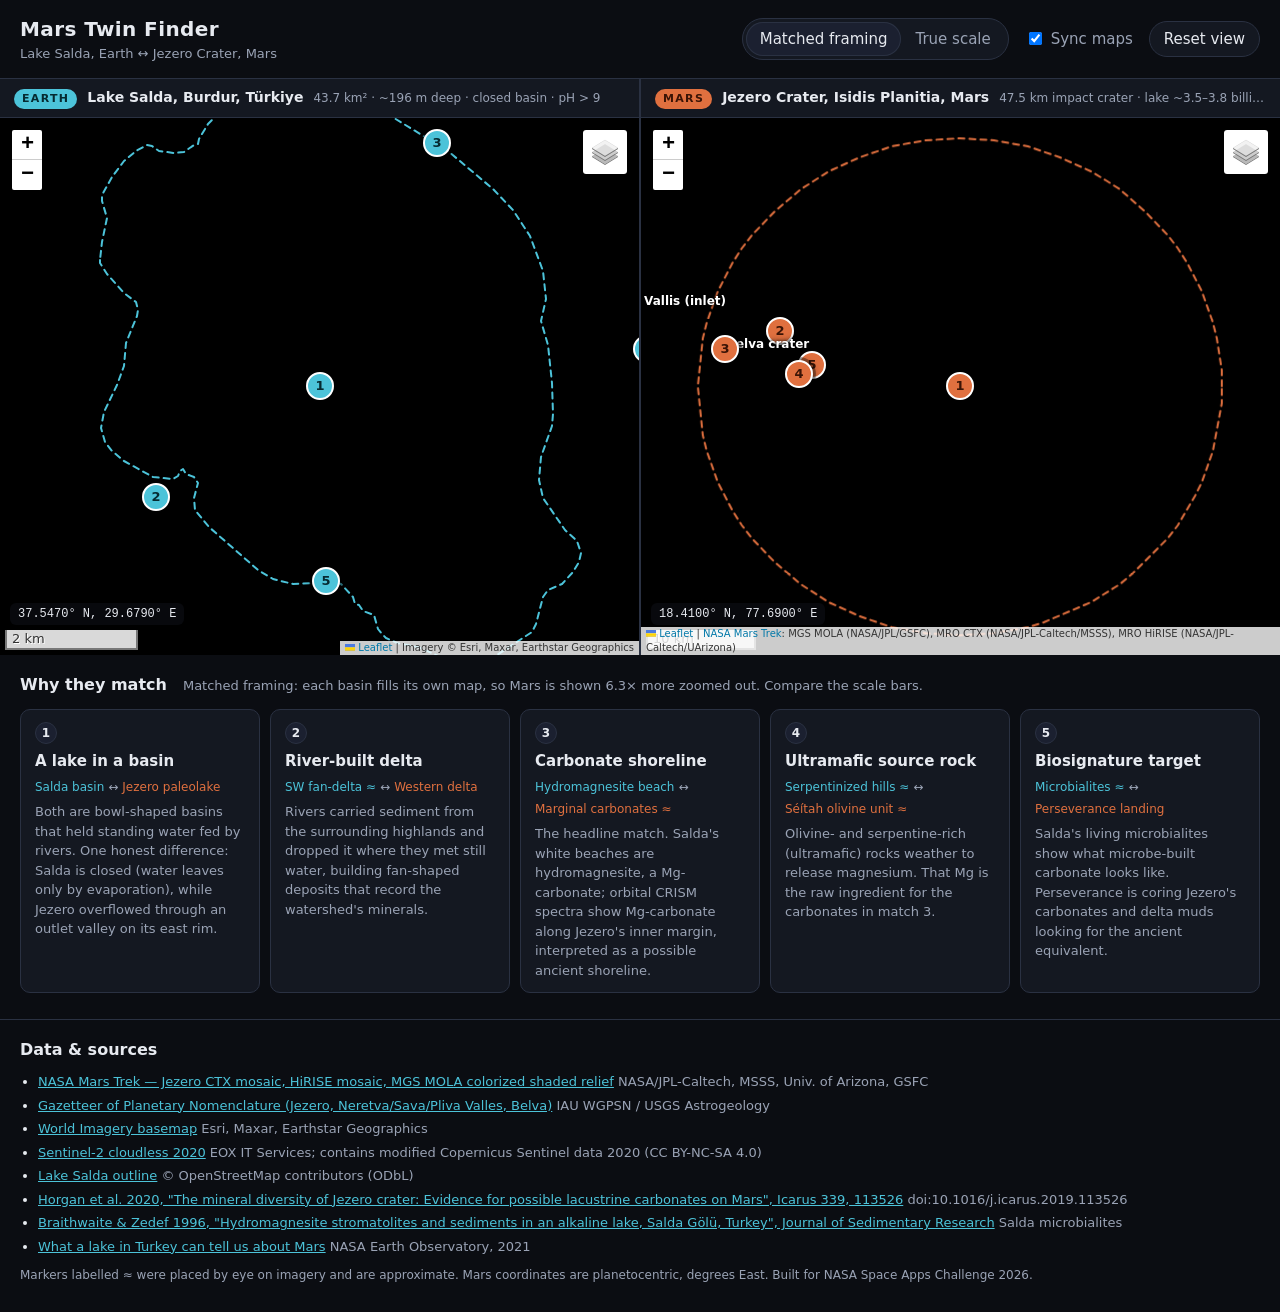
==== index.html @ 6166c465 "Phase 1: Salda vs Jezero side-by-side comparison Split-screen Leaflet page with Lake Salda (Esri / S" ====
<!doctype html>
<html lang="en">
<head>
  <meta charset="utf-8">
  <meta name="viewport" content="width=device-width, initial-scale=1">
  <title>Mars Twin Finder</title>
  <meta name="description" content="Lake Salda (Türkiye) and Jezero Crater (Mars) side by side, with the features that make Salda one of Earth's best Mars analogs.">
  <link rel="stylesheet" href="vendor/leaflet/leaflet.css">
  <link rel="stylesheet" href="css/style.css">
</head>
<body>
  <header class="topbar">
    <div class="brand">
      <h1>Mars Twin Finder</h1>
      <p>Lake Salda, Earth ↔ Jezero Crater, Mars</p>
    </div>
    <div class="controls">
      <div class="seg" role="radiogroup" aria-label="Sync mode">
        <button type="button" role="radio" data-mode="framing" aria-checked="true">Matched framing</button>
        <button type="button" role="radio" data-mode="scale" aria-checked="false">True scale</button>
      </div>
      <label class="toggle"><input type="checkbox" id="sync" checked> Sync maps</label>
      <button type="button" id="reset" class="btn">Reset view</button>
    </div>
  </header>

  <main class="stage">
    <section class="pane earth" aria-label="Earth map: Lake Salda">
      <div class="pane-head">
        <span class="body-tag">Earth</span>
        <strong id="earth-name"></strong>
        <span class="facts" id="earth-facts"></span>
      </div>
      <div id="map-earth" class="map"></div>
      <div class="readout" id="earth-readout"></div>
    </section>
    <section class="pane mars" aria-label="Mars map: Jezero Crater">
      <div class="pane-head">
        <span class="body-tag">Mars</span>
        <strong id="mars-name"></strong>
        <span class="facts" id="mars-facts"></span>
      </div>
      <div id="map-mars" class="map"></div>
      <div class="readout" id="mars-readout"></div>
    </section>
  </main>

  <section class="matches" aria-label="Matching features">
    <div class="matches-head">
      <h2>Why they match</h2>
      <p id="scale-note"></p>
    </div>
    <ol id="match-list" class="match-list"></ol>
  </section>

  <footer class="credits">
    <h2>Data &amp; sources</h2>
    <ul id="source-list"></ul>
    <p class="fine">Markers labelled ≈ were placed by eye on imagery and are approximate. Mars coordinates are planetocentric, degrees East. Built for NASA Space Apps Challenge 2026.</p>
  </footer>

  <script src="vendor/leaflet/leaflet.js"></script>
  <script src="data/sites.js"></script>
  <script src="js/app.js"></script>
</body>
</html>
---- vendor/leaflet/leaflet.css ----
/* required styles */

.leaflet-pane,
.leaflet-tile,
.leaflet-marker-icon,
.leaflet-marker-shadow,
.leaflet-tile-container,
.leaflet-pane > svg,
.leaflet-pane > canvas,
.leaflet-zoom-box,
.leaflet-image-layer,
.leaflet-layer {
	position: absolute;
	left: 0;
	top: 0;
	}
.leaflet-container {
	overflow: hidden;
	}
.leaflet-tile,
.leaflet-marker-icon,
.leaflet-marker-shadow {
	-webkit-user-select: none;
	   -moz-user-select: none;
	        user-select: none;
	  -webkit-user-drag: none;
	}
/* Prevents IE11 from highlighting tiles in blue */
.leaflet-tile::selection {
	background: transparent;
}
/* Safari renders non-retina tile on retina better with this, but Chrome is worse */
.leaflet-safari .leaflet-tile {
	image-rendering: -webkit-optimize-contrast;
	}
/* hack that prevents hw layers "stretching" when loading new tiles */
.leaflet-safari .leaflet-tile-container {
	width: 1600px;
	height: 1600px;
	-webkit-transform-origin: 0 0;
	}
.leaflet-marker-icon,
.leaflet-marker-shadow {
	display: block;
	}
/* .leaflet-container svg: reset svg max-width decleration shipped in Joomla! (joomla.org) 3.x */
/* .leaflet-container img: map is broken in FF if you have max-width: 100% on tiles */
.leaflet-container .leaflet-overlay-pane svg {
	max-width: none !important;
	max-height: none !important;
	}
.leaflet-container .leaflet-marker-pane img,
.leaflet-container .leaflet-shadow-pane img,
.leaflet-container .leaflet-tile-pane img,
.leaflet-container img.leaflet-image-layer,
.leaflet-container .leaflet-tile {
	max-width: none !important;
	max-height: none !important;
	width: auto;
	padding: 0;
	}

.leaflet-container img.leaflet-tile {
	/* See: https://bugs.chromium.org/p/chromium/issues/detail?id=600120 */
	mix-blend-mode: plus-lighter;
}

.leaflet-container.leaflet-touch-zoom {
	-ms-touch-action: pan-x pan-y;
	touch-action: pan-x pan-y;
	}
.leaflet-container.leaflet-touch-drag {
	-ms-touch-action: pinch-zoom;
	/* Fallback for FF which doesn't support pinch-zoom */
	touch-action: none;
	touch-action: pinch-zoom;
}
.leaflet-container.leaflet-touch-drag.leaflet-touch-zoom {
	-ms-touch-action: none;
	touch-action: none;
}
.leaflet-container {
	-webkit-tap-highlight-color: transparent;
}
.leaflet-container a {
	-webkit-tap-highlight-color: rgba(51, 181, 229, 0.4);
}
.leaflet-tile {
	filter: inherit;
	visibility: hidden;
	}
.leaflet-tile-loaded {
	visibility: inherit;
	}
.leaflet-zoom-box {
	width: 0;
	height: 0;
	-moz-box-sizing: border-box;
	     box-sizing: border-box;
	z-index: 800;
	}
/* workaround for https://bugzilla.mozilla.org/show_bug.cgi?id=888319 */
.leaflet-overlay-pane svg {
	-moz-user-select: none;
	}

.leaflet-pane         { z-index: 400; }

.leaflet-tile-pane    { z-index: 200; }
.leaflet-overlay-pane { z-index: 400; }
.leaflet-shadow-pane  { z-index: 500; }
.leaflet-marker-pane  { z-index: 600; }
.leaflet-tooltip-pane   { z-index: 650; }
.leaflet-popup-pane   { z-index: 700; }

.leaflet-map-pane canvas { z-index: 100; }
.leaflet-map-pane svg    { z-index: 200; }

.leaflet-vml-shape {
	width: 1px;
	height: 1px;
	}
.lvml {
	behavior: url(#default#VML);
	display: inline-block;
	position: absolute;
	}


/* control positioning */

.leaflet-control {
	position: relative;
	z-index: 800;
	pointer-events: visiblePainted; /* IE 9-10 doesn't have auto */
	pointer-events: auto;
	}
.leaflet-top,
.leaflet-bottom {
	position: absolute;
	z-index: 1000;
	pointer-events: none;
	}
.leaflet-top {
	top: 0;
	}
.leaflet-right {
	right: 0;
	}
.leaflet-bottom {
	bottom: 0;
	}
.leaflet-left {
	left: 0;
	}
.leaflet-control {
	float: left;
	clear: both;
	}
.leaflet-right .leaflet-control {
	float: right;
	}
.leaflet-top .leaflet-control {
	margin-top: 10px;
	}
.leaflet-bottom .leaflet-control {
	margin-bottom: 10px;
	}
.leaflet-left .leaflet-control {
	margin-left: 10px;
	}
.leaflet-right .leaflet-control {
	margin-right: 10px;
	}


/* zoom and fade animations */

.leaflet-fade-anim .leaflet-popup {
	opacity: 0;
	-webkit-transition: opacity 0.2s linear;
	   -moz-transition: opacity 0.2s linear;
	        transition: opacity 0.2s linear;
	}
.leaflet-fade-anim .leaflet-map-pane .leaflet-popup {
	opacity: 1;
	}
.leaflet-zoom-animated {
	-webkit-transform-origin: 0 0;
	    -ms-transform-origin: 0 0;
	        transform-origin: 0 0;
	}
svg.leaflet-zoom-animated {
	will-change: transform;
}

.leaflet-zoom-anim .leaflet-zoom-animated {
	-webkit-transition: -webkit-transform 0.25s cubic-bezier(0,0,0.25,1);
	   -moz-transition:    -moz-transform 0.25s cubic-bezier(0,0,0.25,1);
	        transition:         transform 0.25s cubic-bezier(0,0,0.25,1);
	}
.leaflet-zoom-anim .leaflet-tile,
.leaflet-pan-anim .leaflet-tile {
	-webkit-transition: none;
	   -moz-transition: none;
	        transition: none;
	}

.leaflet-zoom-anim .leaflet-zoom-hide {
	visibility: hidden;
	}


/* cursors */

.leaflet-interactive {
	cursor: pointer;
	}
.leaflet-grab {
	cursor: -webkit-grab;
	cursor:    -moz-grab;
	cursor:         grab;
	}
.leaflet-crosshair,
.leaflet-crosshair .leaflet-interactive {
	cursor: crosshair;
	}
.leaflet-popup-pane,
.leaflet-control {
	cursor: auto;
	}
.leaflet-dragging .leaflet-grab,
.leaflet-dragging .leaflet-grab .leaflet-interactive,
.leaflet-dragging .leaflet-marker-draggable {
	cursor: move;
	cursor: -webkit-grabbing;
	cursor:    -moz-grabbing;
	cursor:         grabbing;
	}

/* marker & overlays interactivity */
.leaflet-marker-icon,
.leaflet-marker-shadow,
.leaflet-image-layer,
.leaflet-pane > svg path,
.leaflet-tile-container {
	pointer-events: none;
	}

.leaflet-marker-icon.leaflet-interactive,
.leaflet-image-layer.leaflet-interactive,
.leaflet-pane > svg path.leaflet-interactive,
svg.leaflet-image-layer.leaflet-interactive path {
	pointer-events: visiblePainted; /* IE 9-10 doesn't have auto */
	pointer-events: auto;
	}

/* visual tweaks */

.leaflet-container {
	background: #ddd;
	outline-offset: 1px;
	}
.leaflet-container a {
	color: #0078A8;
	}
.leaflet-zoom-box {
	border: 2px dotted #38f;
	background: rgba(255,255,255,0.5);
	}


/* general typography */
.leaflet-container {
	font-family: "Helvetica Neue", Arial, Helvetica, sans-serif;
	font-size: 12px;
	font-size: 0.75rem;
	line-height: 1.5;
	}


/* general toolbar styles */

.leaflet-bar {
	box-shadow: 0 1px 5px rgba(0,0,0,0.65);
	border-radius: 4px;
	}
.leaflet-bar a {
	background-color: #fff;
	border-bottom: 1px solid #ccc;
	width: 26px;
	height: 26px;
	line-height: 26px;
	display: block;
	text-align: center;
	text-decoration: none;
	color: black;
	}
.leaflet-bar a,
.leaflet-control-layers-toggle {
	background-position: 50% 50%;
	background-repeat: no-repeat;
	display: block;
	}
.leaflet-bar a:hover,
.leaflet-bar a:focus {
	background-color: #f4f4f4;
	}
.leaflet-bar a:first-child {
	border-top-left-radius: 4px;
	border-top-right-radius: 4px;
	}
.leaflet-bar a:last-child {
	border-bottom-left-radius: 4px;
	border-bottom-right-radius: 4px;
	border-bottom: none;
	}
.leaflet-bar a.leaflet-disabled {
	cursor: default;
	background-color: #f4f4f4;
	color: #bbb;
	}

.leaflet-touch .leaflet-bar a {
	width: 30px;
	height: 30px;
	line-height: 30px;
	}
.leaflet-touch .leaflet-bar a:first-child {
	border-top-left-radius: 2px;
	border-top-right-radius: 2px;
	}
.leaflet-touch .leaflet-bar a:last-child {
	border-bottom-left-radius: 2px;
	border-bottom-right-radius: 2px;
	}

/* zoom control */

.leaflet-control-zoom-in,
.leaflet-control-zoom-out {
	font: bold 18px 'Lucida Console', Monaco, monospace;
	text-indent: 1px;
	}

.leaflet-touch .leaflet-control-zoom-in, .leaflet-touch .leaflet-control-zoom-out  {
	font-size: 22px;
	}


/* layers control */

.leaflet-control-layers {
	box-shadow: 0 1px 5px rgba(0,0,0,0.4);
	background: #fff;
	border-radius: 5px;
	}
.leaflet-control-layers-toggle {
	background-image: url(images/layers.png);
	width: 36px;
	height: 36px;
	}
.leaflet-retina .leaflet-control-layers-toggle {
	background-image: url(images/layers-2x.png);
	background-size: 26px 26px;
	}
.leaflet-touch .leaflet-control-layers-toggle {
	width: 44px;
	height: 44px;
	}
.leaflet-control-layers .leaflet-control-layers-list,
.leaflet-control-layers-expanded .leaflet-control-layers-toggle {
	display: none;
	}
.leaflet-control-layers-expanded .leaflet-control-layers-list {
	display: block;
	position: relative;
	}
.leaflet-control-layers-expanded {
	padding: 6px 10px 6px 6px;
	color: #333;
	background: #fff;
	}
.leaflet-control-layers-scrollbar {
	overflow-y: scroll;
	overflow-x: hidden;
	padding-right: 5px;
	}
.leaflet-control-layers-selector {
	margin-top: 2px;
	position: relative;
	top: 1px;
	}
.leaflet-control-layers label {
	display: block;
	font-size: 13px;
	font-size: 1.08333em;
	}
.leaflet-control-layers-separator {
	height: 0;
	border-top: 1px solid #ddd;
	margin: 5px -10px 5px -6px;
	}

/* Default icon URLs */
.leaflet-default-icon-path { /* used only in path-guessing heuristic, see L.Icon.Default */
	background-image: url(images/marker-icon.png);
	}


/* attribution and scale controls */

.leaflet-container .leaflet-control-attribution {
	background: #fff;
	background: rgba(255, 255, 255, 0.8);
	margin: 0;
	}
.leaflet-control-attribution,
.leaflet-control-scale-line {
	padding: 0 5px;
	color: #333;
	line-height: 1.4;
	}
.leaflet-control-attribution a {
	text-decoration: none;
	}
.leaflet-control-attribution a:hover,
.leaflet-control-attribution a:focus {
	text-decoration: underline;
	}
.leaflet-attribution-flag {
	display: inline !important;
	vertical-align: baseline !important;
	width: 1em;
	height: 0.6669em;
	}
.leaflet-left .leaflet-control-scale {
	margin-left: 5px;
	}
.leaflet-bottom .leaflet-control-scale {
	margin-bottom: 5px;
	}
.leaflet-control-scale-line {
	border: 2px solid #777;
	border-top: none;
	line-height: 1.1;
	padding: 2px 5px 1px;
	white-space: nowrap;
	-moz-box-sizing: border-box;
	     box-sizing: border-box;
	background: rgba(255, 255, 255, 0.8);
	text-shadow: 1px 1px #fff;
	}
.leaflet-control-scale-line:not(:first-child) {
	border-top: 2px solid #777;
	border-bottom: none;
	margin-top: -2px;
	}
.leaflet-control-scale-line:not(:first-child):not(:last-child) {
	border-bottom: 2px solid #777;
	}

.leaflet-touch .leaflet-control-attribution,
.leaflet-touch .leaflet-control-layers,
.leaflet-touch .leaflet-bar {
	box-shadow: none;
	}
.leaflet-touch .leaflet-control-layers,
.leaflet-touch .leaflet-bar {
	border: 2px solid rgba(0,0,0,0.2);
	background-clip: padding-box;
	}


/* popup */

.leaflet-popup {
	position: absolute;
	text-align: center;
	margin-bottom: 20px;
	}
.leaflet-popup-content-wrapper {
	padding: 1px;
	text-align: left;
	border-radius: 12px;
	}
.leaflet-popup-content {
	margin: 13px 24px 13px 20px;
	line-height: 1.3;
	font-size: 13px;
	font-size: 1.08333em;
	min-height: 1px;
	}
.leaflet-popup-content p {
	margin: 17px 0;
	margin: 1.3em 0;
	}
.leaflet-popup-tip-container {
	width: 40px;
	height: 20px;
	position: absolute;
	left: 50%;
	margin-top: -1px;
	margin-left: -20px;
	overflow: hidden;
	pointer-events: none;
	}
.leaflet-popup-tip {
	width: 17px;
	height: 17px;
	padding: 1px;

	margin: -10px auto 0;
	pointer-events: auto;

	-webkit-transform: rotate(45deg);
	   -moz-transform: rotate(45deg);
	    -ms-transform: rotate(45deg);
	        transform: rotate(45deg);
	}
.leaflet-popup-content-wrapper,
.leaflet-popup-tip {
	background: white;
	color: #333;
	box-shadow: 0 3px 14px rgba(0,0,0,0.4);
	}
.leaflet-container a.leaflet-popup-close-button {
	position: absolute;
	top: 0;
	right: 0;
	border: none;
	text-align: center;
	width: 24px;
	height: 24px;
	font: 16px/24px Tahoma, Verdana, sans-serif;
	color: #757575;
	text-decoration: none;
	background: transparent;
	}
.leaflet-container a.leaflet-popup-close-button:hover,
.leaflet-container a.leaflet-popup-close-button:focus {
	color: #585858;
	}
.leaflet-popup-scrolled {
	overflow: auto;
	}

.leaflet-oldie .leaflet-popup-content-wrapper {
	-ms-zoom: 1;
	}
.leaflet-oldie .leaflet-popup-tip {
	width: 24px;
	margin: 0 auto;

	-ms-filter: "progid:DXImageTransform.Microsoft.Matrix(M11=0.70710678, M12=0.70710678, M21=-0.70710678, M22=0.70710678)";
	filter: progid:DXImageTransform.Microsoft.Matrix(M11=0.70710678, M12=0.70710678, M21=-0.70710678, M22=0.70710678);
	}

.leaflet-oldie .leaflet-control-zoom,
.leaflet-oldie .leaflet-control-layers,
.leaflet-oldie .leaflet-popup-content-wrapper,
.leaflet-oldie .leaflet-popup-tip {
	border: 1px solid #999;
	}


/* div icon */

.leaflet-div-icon {
	background: #fff;
	border: 1px solid #666;
	}


/* Tooltip */
/* Base styles for the element that has a tooltip */
.leaflet-tooltip {
	position: absolute;
	padding: 6px;
	background-color: #fff;
	border: 1px solid #fff;
	border-radius: 3px;
	color: #222;
	white-space: nowrap;
	-webkit-user-select: none;
	-moz-user-select: none;
	-ms-user-select: none;
	user-select: none;
	pointer-events: none;
	box-shadow: 0 1px 3px rgba(0,0,0,0.4);
	}
.leaflet-tooltip.leaflet-interactive {
	cursor: pointer;
	pointer-events: auto;
	}
.leaflet-tooltip-top:before,
.leaflet-tooltip-bottom:before,
.leaflet-tooltip-left:before,
.leaflet-tooltip-right:before {
	position: absolute;
	pointer-events: none;
	border: 6px solid transparent;
	background: transparent;
	content: "";
	}

/* Directions */

.leaflet-tooltip-bottom {
	margin-top: 6px;
}
.leaflet-tooltip-top {
	margin-top: -6px;
}
.leaflet-tooltip-bottom:before,
.leaflet-tooltip-top:before {
	left: 50%;
	margin-left: -6px;
	}
.leaflet-tooltip-top:before {
	bottom: 0;
	margin-bottom: -12px;
	border-top-color: #fff;
	}
.leaflet-tooltip-bottom:before {
	top: 0;
	margin-top: -12px;
	margin-left: -6px;
	border-bottom-color: #fff;
	}
.leaflet-tooltip-left {
	margin-left: -6px;
}
.leaflet-tooltip-right {
	margin-left: 6px;
}
.leaflet-tooltip-left:before,
.leaflet-tooltip-right:before {
	top: 50%;
	margin-top: -6px;
	}
.leaflet-tooltip-left:before {
	right: 0;
	margin-right: -12px;
	border-left-color: #fff;
	}
.leaflet-tooltip-right:before {
	left: 0;
	margin-left: -12px;
	border-right-color: #fff;
	}

/* Printing */

@media print {
	/* Prevent printers from removing background-images of controls. */
	.leaflet-control {
		-webkit-print-color-adjust: exact;
		print-color-adjust: exact;
		}
	}
---- css/style.css ----
:root {
  --bg: #0b0d12;
  --panel: #141821;
  --panel-2: #1b2030;
  --line: #2a3142;
  --text: #e7eaf0;
  --muted: #9aa3b5;
  --earth: #4cc3d9;
  --earth-ink: #062a31;
  --mars: #e0703f;
  --mars-ink: #3a1406;
  --focus: #ffd166;
  --radius: 10px;
  --font: system-ui, -apple-system, "Segoe UI", Roboto, sans-serif;
}

* { box-sizing: border-box; }
html, body { margin: 0; }
body {
  background: var(--bg);
  color: var(--text);
  font: 15px/1.5 var(--font);
}
a { color: var(--earth); }
button { font: inherit; color: inherit; }
:focus-visible { outline: 2px solid var(--focus); outline-offset: 2px; }

/* ------------------------------------------------------------- top bar */
.topbar {
  display: flex; flex-wrap: wrap; gap: 12px 24px;
  align-items: center; justify-content: space-between;
  padding: 14px 20px;
  border-bottom: 1px solid var(--line);
}
.brand h1 { margin: 0; font-size: 20px; letter-spacing: .02em; }
.brand p { margin: 0; color: var(--muted); font-size: 13px; }
.controls { display: flex; flex-wrap: wrap; gap: 10px 16px; align-items: center; }

.seg { display: inline-flex; background: var(--panel); border: 1px solid var(--line); border-radius: 999px; padding: 3px; }
.seg button {
  border: 0; background: transparent; padding: 6px 14px; border-radius: 999px; cursor: pointer; color: var(--muted);
}
.seg button[aria-checked="true"] { background: var(--panel-2); color: var(--text); box-shadow: inset 0 0 0 1px var(--line); }

.toggle { display: inline-flex; gap: 6px; align-items: center; color: var(--muted); cursor: pointer; }
.btn {
  background: var(--panel); border: 1px solid var(--line); border-radius: 999px; padding: 6px 14px; cursor: pointer;
}
.btn:hover, .seg button:hover { color: var(--text); }

/* -------------------------------------------------------------- stage */
.stage {
  display: grid; grid-template-columns: 1fr 1fr; gap: 2px;
  height: min(64vh, 720px); min-height: 380px;
  background: var(--line);
}
.pane { position: relative; display: flex; flex-direction: column; background: var(--bg); min-width: 0; }
.pane-head {
  display: flex; gap: 10px; align-items: baseline; white-space: nowrap;
  padding: 8px 14px; background: var(--panel); border-bottom: 1px solid var(--line);
}
.pane-head strong { font-size: 14px; }
.facts { color: var(--muted); font-size: 12px; overflow: hidden; text-overflow: ellipsis; min-width: 0; }
.body-tag {
  font-size: 11px; font-weight: 700; letter-spacing: .12em; text-transform: uppercase;
  padding: 2px 8px; border-radius: 999px;
}
.earth .body-tag { background: var(--earth); color: var(--earth-ink); }
.mars .body-tag { background: var(--mars); color: var(--mars-ink); }
.map { flex: 1; min-height: 0; background: #000; }
.readout {
  position: absolute; left: 10px; bottom: 30px; z-index: 500; pointer-events: none;
  font: 12px/1 ui-monospace, SFMono-Regular, Consolas, monospace;
  background: rgba(11, 13, 18, .75); padding: 5px 8px; border-radius: 6px;
}

/* --------------------------------------------------- leaflet overrides */
.leaflet-container { font: 13px/1.4 var(--font); background: #000; }
.leaflet-control-attribution { font-size: 10px; }
.leaflet-control-scale-line { background: rgba(255,255,255,.85); }

.outline { stroke-width: 2; stroke-dasharray: 6 5; }
.outline-earth { stroke: var(--earth); }
.outline-mars { stroke: var(--mars); }

.feature-label span {
  display: inline-block; transform: translate(-50%, -50%);
  white-space: nowrap; font-size: 12px; font-weight: 600; color: #fff;
  text-shadow: 0 0 3px #000, 0 0 6px #000;
}

.hotspot {
  display: grid; place-items: center;
  border-radius: 50%; font-weight: 700; font-size: 13px;
  border: 2px solid #fff; box-shadow: 0 0 0 3px rgba(0,0,0,.35), 0 2px 8px rgba(0,0,0,.6);
  transition: transform .15s ease;
}
.hotspot-earth { background: var(--earth); color: var(--earth-ink); }
.hotspot-mars { background: var(--mars); color: var(--mars-ink); }
.hotspot:hover, .hotspot.active { transform: scale(1.25); }
.hotspot.active { box-shadow: 0 0 0 4px var(--focus), 0 2px 10px rgba(0,0,0,.6); }

.leaflet-popup-content-wrapper, .leaflet-popup-tip { background: var(--panel); color: var(--text); }
.pop-earth .leaflet-popup-content-wrapper { border-top: 3px solid var(--earth); }
.pop-mars .leaflet-popup-content-wrapper { border-top: 3px solid var(--mars); }
.pop p { margin: 6px 0; }
.pop small { color: var(--muted); font-family: ui-monospace, Consolas, monospace; }
.leaflet-container a.leaflet-popup-close-button { color: var(--muted); }

/* ------------------------------------------------------------ matches */
.matches { padding: 18px 20px 8px; }
.matches-head { display: flex; flex-wrap: wrap; gap: 4px 16px; align-items: baseline; margin-bottom: 12px; }
.matches h2, .credits h2 { margin: 0; font-size: 16px; }
.matches-head p { margin: 0; color: var(--muted); font-size: 13px; }

.match-list {
  list-style: none; margin: 0; padding: 0;
  display: grid; gap: 10px; grid-template-columns: repeat(auto-fill, minmax(220px, 1fr));
}
.match button {
  display: flex; flex-direction: column; gap: 6px; width: 100%; height: 100%; text-align: left;
  background: var(--panel); border: 1px solid var(--line); border-radius: var(--radius);
  padding: 12px 14px; cursor: pointer;
}
.match button:hover { border-color: #3c4560; }
.match.active button { border-color: var(--focus); background: var(--panel-2); }
.match .num {
  display: inline-grid; place-items: center; width: 22px; height: 22px; border-radius: 50%;
  background: var(--panel-2); border: 1px solid var(--line); font-size: 12px; font-weight: 700;
}
.match .title { font-weight: 700; }
.match .pair { display: flex; flex-wrap: wrap; gap: 4px; align-items: center; font-size: 12px; }
.match .pair .e { color: var(--earth); }
.match .pair .m { color: var(--mars); }
.match .arrow { color: var(--muted); }
.match .why { color: var(--muted); font-size: 13px; }

/* ------------------------------------------------------------ credits */
.credits { padding: 18px 20px 28px; border-top: 1px solid var(--line); margin-top: 18px; }
.credits ul { margin: 10px 0; padding-left: 18px; }
.credits li { margin: 4px 0; font-size: 13px; }
.credits li span { color: var(--muted); }
.fine { color: var(--muted); font-size: 12px; margin: 8px 0 0; }

/* ------------------------------------------------------------- mobile */
@media (max-width: 760px) {
  .topbar, .matches, .credits { padding-left: 16px; padding-right: 16px; }
  .stage { grid-template-columns: 1fr; height: auto; }
  .pane { height: 46vh; min-height: 300px; }
}
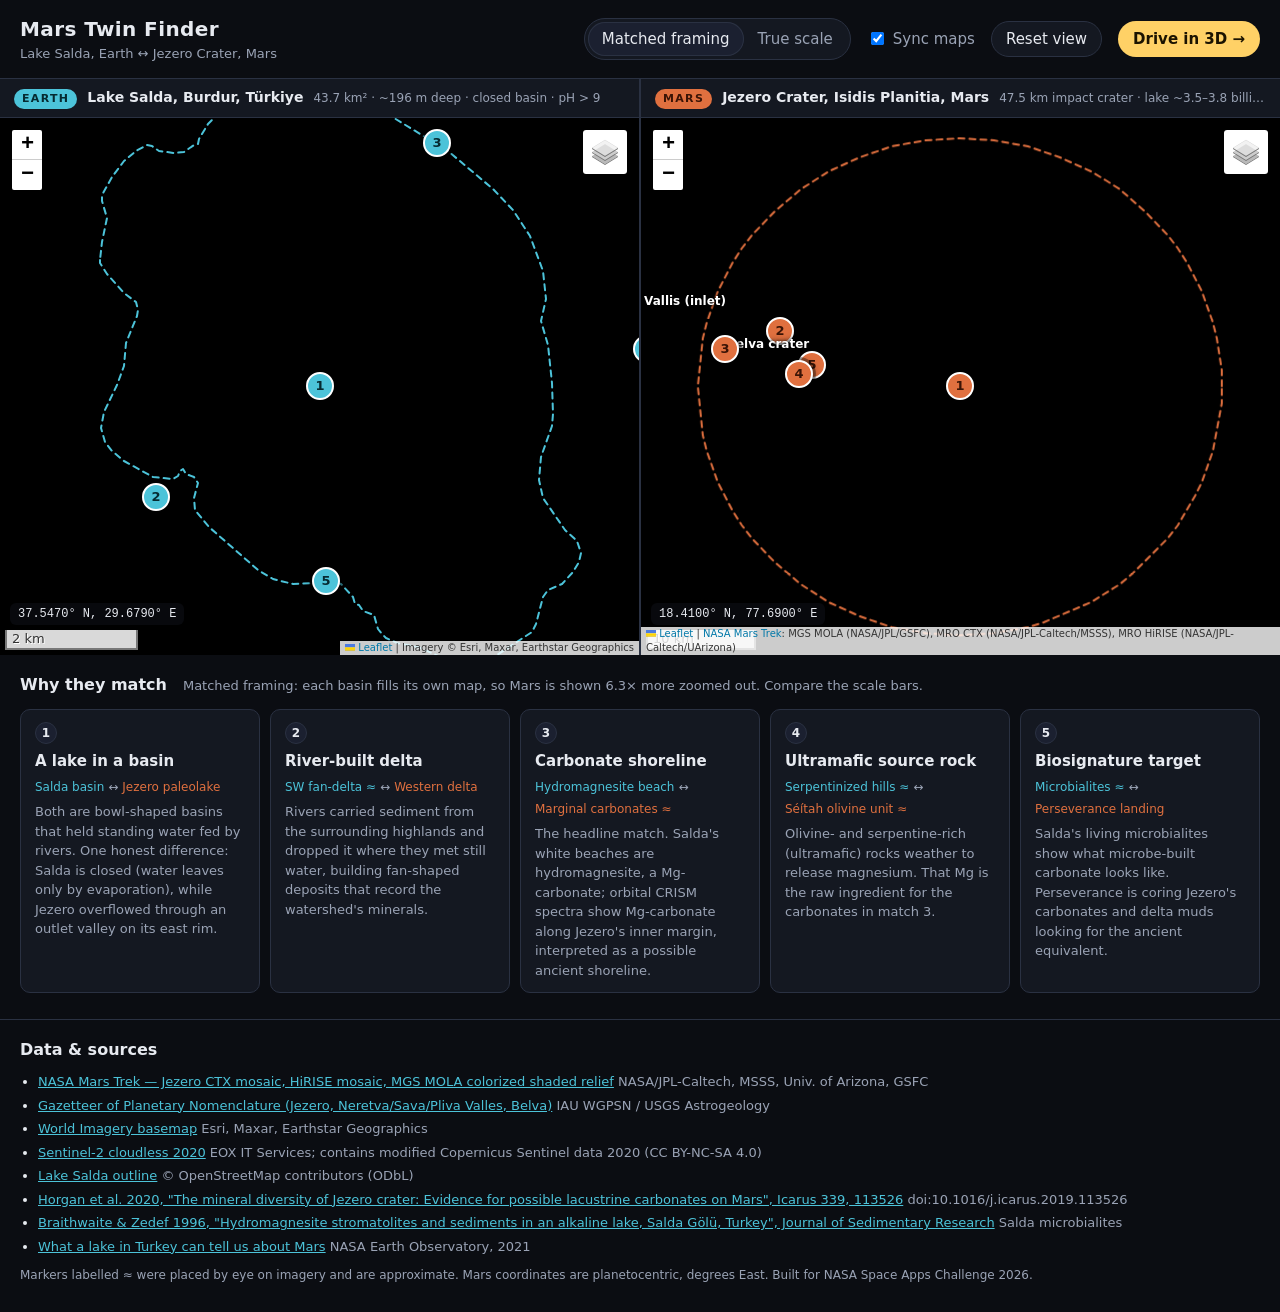
==== commit 66481b79: "Add 3D rover drive over real Jezero and Salda terrain rover.html drives a Perseverance-style rover a" ====
--- a/index.html
+++ b/index.html
@@ -21,6 +21,7 @@
       </div>
       <label class="toggle"><input type="checkbox" id="sync" checked> Sync maps</label>
       <button type="button" id="reset" class="btn">Reset view</button>
+      <a class="btn drive" href="rover.html">Drive in 3D →</a>
     </div>
   </header>
 
--- a/css/style.css
+++ b/css/style.css
@@ -47,6 +47,8 @@
   background: var(--panel); border: 1px solid var(--line); border-radius: 999px; padding: 6px 14px; cursor: pointer;
 }
 .btn:hover, .seg button:hover { color: var(--text); }
+.btn.drive { background: var(--focus); color: #1b1300; border-color: transparent; font-weight: 700; text-decoration: none; }
+.btn.drive:hover { color: #1b1300; filter: brightness(1.08); }
 
 /* -------------------------------------------------------------- stage */
 .stage {
@@ -105,6 +107,7 @@
 .pop-mars .leaflet-popup-content-wrapper { border-top: 3px solid var(--mars); }
 .pop p { margin: 6px 0; }
 .pop small { color: var(--muted); font-family: ui-monospace, Consolas, monospace; }
+.pop a.pop-drive { display: block; margin-top: 8px; font-weight: 700; color: var(--focus); text-decoration: none; }
 .leaflet-container a.leaflet-popup-close-button { color: var(--muted); }
 
 /* ------------------------------------------------------------ matches */
